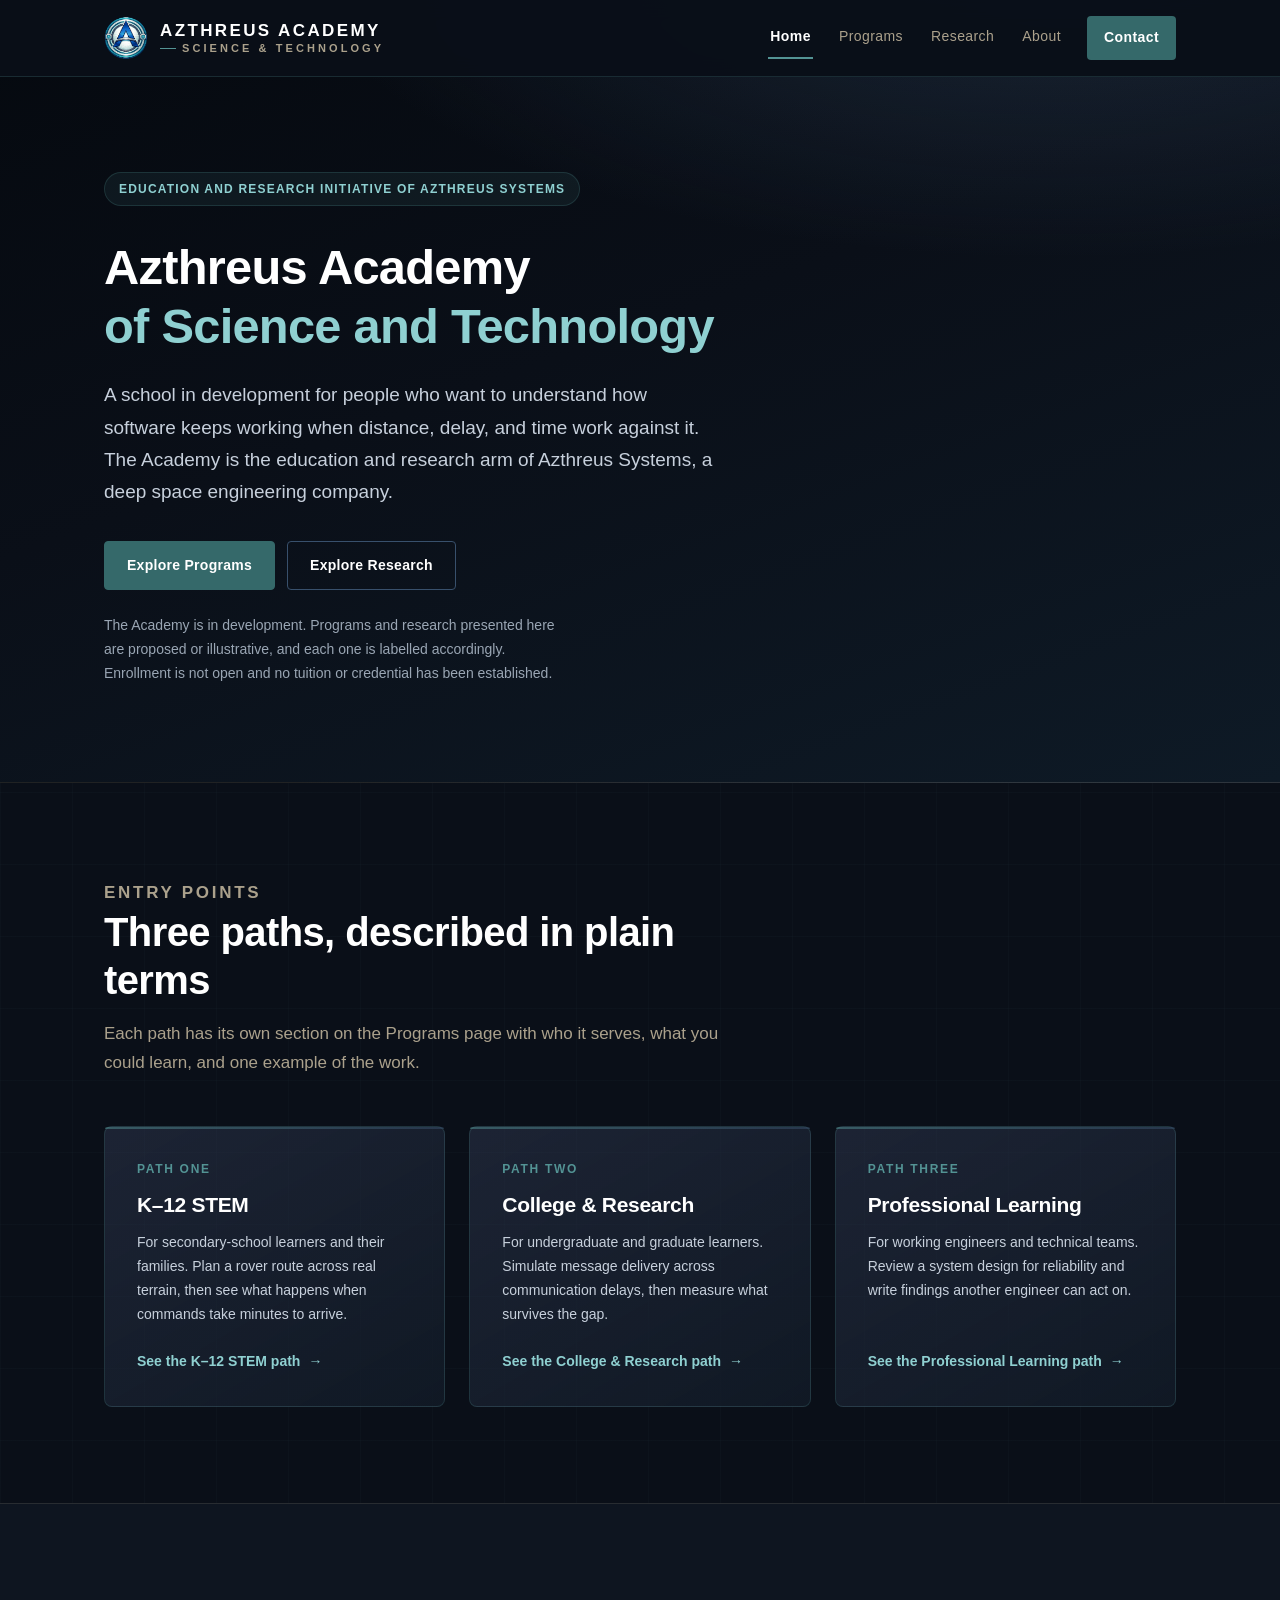
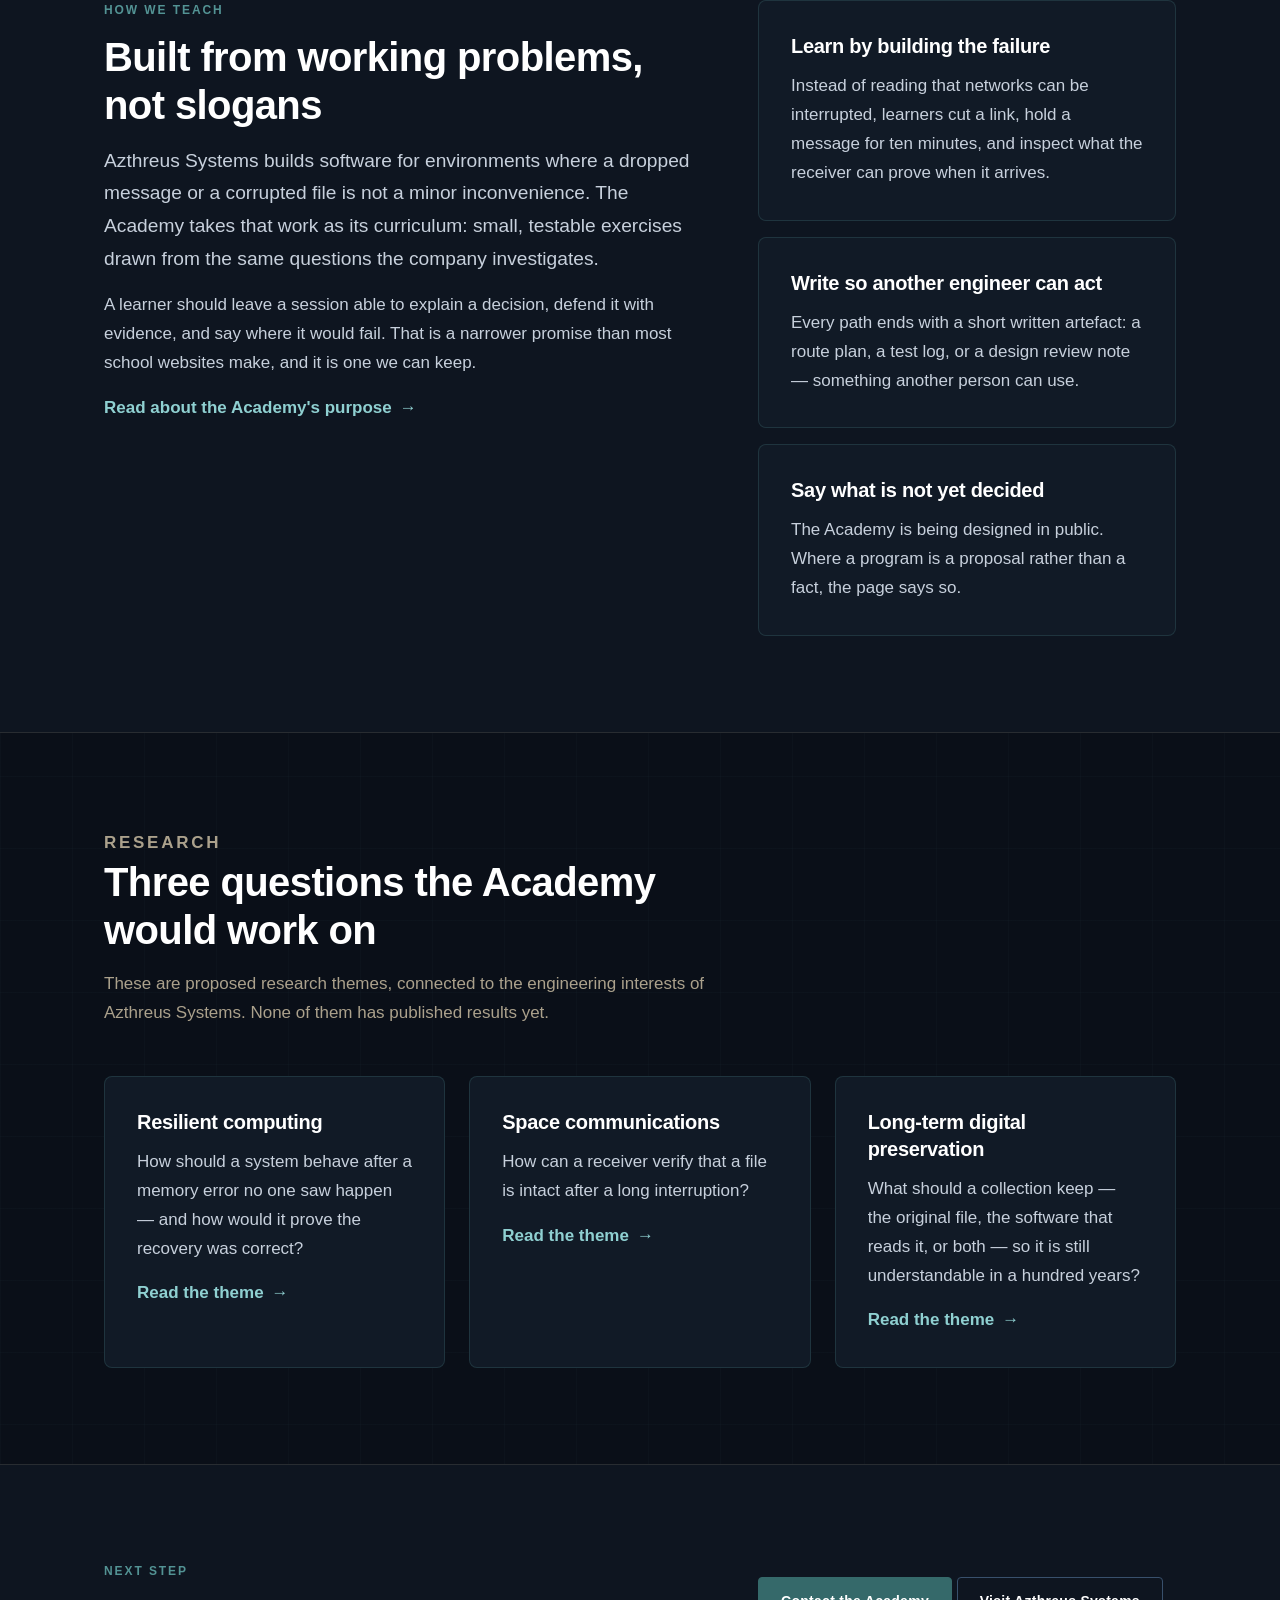
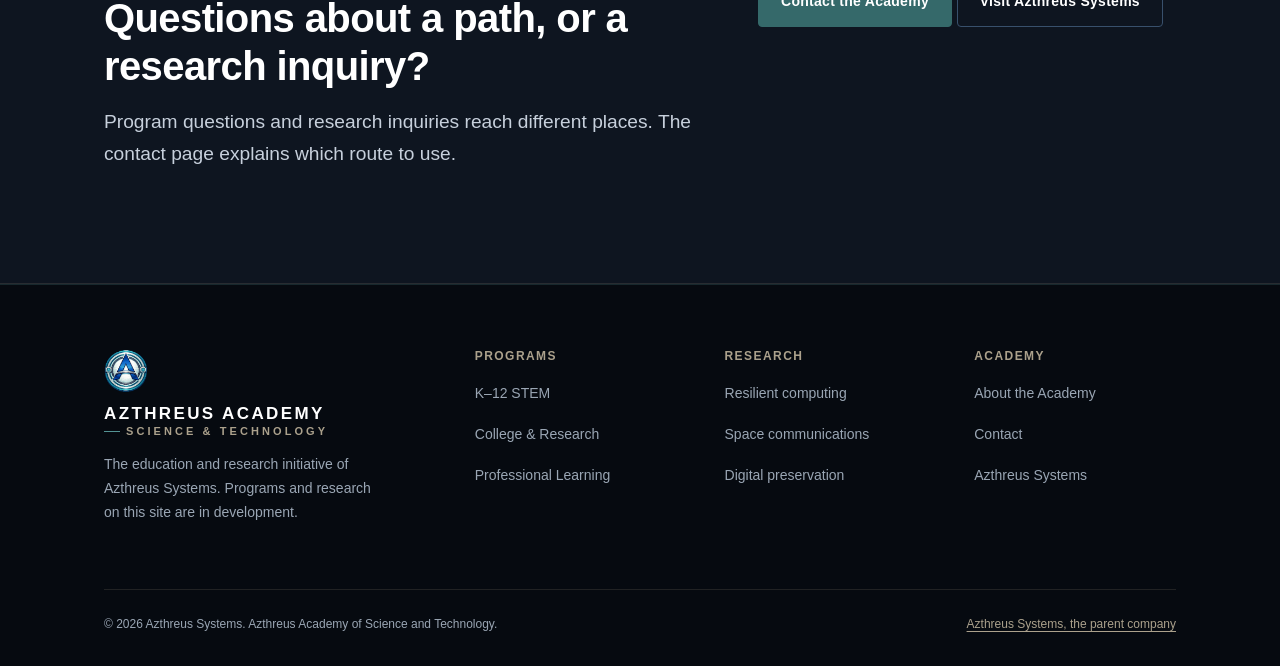
==== index.html @ c907c3e5 "Add files via upload" ====
<!DOCTYPE html>
<html lang="en" class="no-js">
<head>
  <meta charset="UTF-8">
  <meta name="viewport" content="width=device-width, initial-scale=1.0">
  <title>Azthreus Academy of Science and Technology</title>
  <meta name="description" content="Azthreus Academy of Science and Technology is the education and research initiative of Azthreus Systems. Explore proposed programs for K–12 learners, college students, and working professionals.">
  <meta name="theme-color" content="#0a0f18">
  <link rel="icon" href="assets/img/favicon.png" type="image/png">
  <link rel="stylesheet" href="assets/css/style.css">
  <script>document.documentElement.classList.remove('no-js');document.documentElement.classList.add('js');</script>
</head>
<body>

  <a class="skip-link" href="#main">Skip to main content</a>

  <header class="site-header">
    <div class="container header-inner">
      <a class="brand" href="index.html">
        <img class="brand__mark" src="assets/img/azthreus-logo-160.png" alt="" width="44" height="44" decoding="async">
        <span class="wordmark">
          <span class="wordmark__name">Azthreus Academy</span>
          <span class="wordmark__sub">Science &amp; Technology</span>
        </span>
      </a>

      <button class="nav-toggle" type="button" aria-expanded="false" aria-controls="primary-nav" aria-label="Open main menu">
        <span class="nav-toggle__bars" aria-hidden="true"><span></span><span></span><span></span></span>
        <span class="nav-toggle__label">Menu</span>
      </button>

      <nav aria-label="Primary">
        <ul class="nav-menu" id="primary-nav">
          <li><a href="index.html" aria-current="page">Home</a></li>
          <li><a href="programs.html">Programs</a></li>
          <li><a href="research.html">Research</a></li>
          <li><a href="about.html">About</a></li>
          <li class="nav-cta"><a href="contact.html">Contact</a></li>
        </ul>
      </nav>
    </div>
  </header>

  <main id="main">

    <section class="hero">
      <div class="container">
        <div class="hero__inner">
          <p class="hero__eyebrow">Education and research initiative of Azthreus Systems</p>
          <h1 class="hero__title">Azthreus Academy <span>of Science and Technology</span></h1>
          <p class="hero__lede">
            A school in development for people who want to understand how software keeps working
            when distance, delay, and time work against it. The Academy is the education and
            research arm of Azthreus Systems, a deep space engineering company.
          </p>
          <div class="hero__actions">
            <a class="btn btn-primary" href="programs.html">Explore Programs</a>
            <a class="btn btn-secondary" href="research.html">Explore Research</a>
          </div>
          <p class="hero__note">
            The Academy is in development. Programs and research presented here are proposed or
            illustrative, and each one is labelled accordingly. Enrollment is not open and no
            tuition or credential has been established.
          </p>
        </div>
      </div>
    </section>

    <section class="section" aria-labelledby="audiences-title">
      <div class="container">
        <div class="section-head">
          <p class="eyebrow">Entry points</p>
          <h2 id="audiences-title">Three paths, described in plain terms</h2>
          <p>Each path has its own section on the Programs page with who it serves, what you could learn, and one example of the work.</p>
        </div>

        <div class="audience-grid">
          <a class="audience-card" href="programs.html#k12">
            <span class="audience-card__kicker">Path one</span>
            <h3 class="audience-card__title">K–12 STEM</h3>
            <p class="audience-card__text">
              For secondary-school learners and their families. Plan a rover route across real
              terrain, then see what happens when commands take minutes to arrive.
            </p>
            <span class="audience-card__link">See the K–12 STEM path</span>
          </a>

          <a class="audience-card" href="programs.html#college">
            <span class="audience-card__kicker">Path two</span>
            <h3 class="audience-card__title">College &amp; Research</h3>
            <p class="audience-card__text">
              For undergraduate and graduate learners. Simulate message delivery across
              communication delays, then measure what survives the gap.
            </p>
            <span class="audience-card__link">See the College &amp; Research path</span>
          </a>

          <a class="audience-card" href="programs.html#professional">
            <span class="audience-card__kicker">Path three</span>
            <h3 class="audience-card__title">Professional Learning</h3>
            <p class="audience-card__text">
              For working engineers and technical teams. Review a system design for reliability
              and write findings another engineer can act on.
            </p>
            <span class="audience-card__link">See the Professional Learning path</span>
          </a>
        </div>
      </div>
    </section>

    <section class="section section--alt" aria-labelledby="approach-title">
      <div class="container">
        <div class="split">
          <div>
            <p class="eyebrow">How we teach</p>
            <h2 id="approach-title">Built from working problems, not slogans</h2>
            <p class="lede">
              Azthreus Systems builds software for environments where a dropped message or a
              corrupted file is not a minor inconvenience. The Academy takes that work as its
              curriculum: small, testable exercises drawn from the same questions the company
              investigates.
            </p>
            <p>
              A learner should leave a session able to explain a decision, defend it with evidence,
              and say where it would fail. That is a narrower promise than most school websites
              make, and it is one we can keep.
            </p>
            <a class="link-arrow" href="about.html">Read about the Academy's purpose</a>
          </div>

          <div class="stack">
            <div class="card">
              <h3>Learn by building the failure</h3>
              <p>
                Instead of reading that networks can be interrupted, learners cut a link, hold a
                message for ten minutes, and inspect what the receiver can prove when it arrives.
              </p>
            </div>
            <div class="card">
              <h3>Write so another engineer can act</h3>
              <p>
                Every path ends with a short written artefact: a route plan, a test log, or a design
                review note — something another person can use.
              </p>
            </div>
            <div class="card">
              <h3>Say what is not yet decided</h3>
              <p>
                The Academy is being designed in public. Where a program is a proposal rather than a
                fact, the page says so.
              </p>
            </div>
          </div>
        </div>
      </div>
    </section>

    <section class="section" aria-labelledby="research-preview-title">
      <div class="container">
        <div class="section-head">
          <p class="eyebrow">Research</p>
          <h2 id="research-preview-title">Three questions the Academy would work on</h2>
          <p>
            These are proposed research themes, connected to the engineering interests of
            Azthreus Systems. None of them has published results yet.
          </p>
        </div>

        <div class="card-grid">
          <article class="card">
            <h3>Resilient computing</h3>
            <p>
              How should a system behave after a memory error no one saw happen — and how would it
              prove the recovery was correct?
            </p>
            <a class="link-arrow" href="research.html#resilient-computing">Read the theme</a>
          </article>

          <article class="card">
            <h3>Space communications</h3>
            <p>
              How can a receiver verify that a file is intact after a long interruption?
            </p>
            <a class="link-arrow" href="research.html#space-communications">Read the theme</a>
          </article>

          <article class="card">
            <h3>Long-term digital preservation</h3>
            <p>
              What should a collection keep — the original file, the software that reads it, or
              both — so it is still understandable in a hundred years?
            </p>
            <a class="link-arrow" href="research.html#long-term-preservation">Read the theme</a>
          </article>
        </div>
      </div>
    </section>

    <section class="section section--alt">
      <div class="container">
        <div class="split">
          <div>
            <p class="eyebrow">Next step</p>
            <h2>Questions about a path, or a research inquiry?</h2>
            <p class="lede">
              Program questions and research inquiries reach different places. The contact page
              explains which route to use.
            </p>
          </div>
          <div class="stack">
            <a class="btn btn-primary" href="contact.html">Contact the Academy</a>
            <a class="btn btn-secondary" href="https://stpnpl.github.io/azthreus-systems/">Visit Azthreus Systems</a>
          </div>
        </div>
      </div>
    </section>

  </main>

  <footer class="site-footer">
    <div class="container">
      <div class="footer-grid">
        <div class="footer-brand">
          <img class="footer-brand__mark" src="assets/img/azthreus-logo-160.png" alt="" width="44" height="44" loading="lazy" decoding="async">
          <span class="wordmark">
            <span class="wordmark__name">Azthreus Academy</span>
            <span class="wordmark__sub">Science &amp; Technology</span>
          </span>
          <p>
            The education and research initiative of Azthreus Systems. Programs and research on
            this site are in development.
          </p>
        </div>

        <div class="footer-col">
          <h2>Programs</h2>
          <ul>
            <li><a href="programs.html#k12">K–12 STEM</a></li>
            <li><a href="programs.html#college">College &amp; Research</a></li>
            <li><a href="programs.html#professional">Professional Learning</a></li>
          </ul>
        </div>

        <div class="footer-col">
          <h2>Research</h2>
          <ul>
            <li><a href="research.html#resilient-computing">Resilient computing</a></li>
            <li><a href="research.html#space-communications">Space communications</a></li>
            <li><a href="research.html#long-term-preservation">Digital preservation</a></li>
          </ul>
        </div>

        <div class="footer-col">
          <h2>Academy</h2>
          <ul>
            <li><a href="about.html">About the Academy</a></li>
            <li><a href="contact.html">Contact</a></li>
            <li><a href="https://stpnpl.github.io/azthreus-systems/">Azthreus Systems</a></li>
          </ul>
        </div>
      </div>

      <div class="footer-bottom">
        <p>&copy; <span id="copyright-year">2026</span> Azthreus Systems. Azthreus Academy of Science and Technology.</p>
        <p><a href="https://stpnpl.github.io/azthreus-systems/">Azthreus Systems, the parent company</a></p>
      </div>
    </div>
  </footer>

  <script src="assets/js/nav.js"></script>
</body>
</html>
---- assets/css/style.css ----
/* ==========================================================================
   AZTHREUS ACADEMY — SHARED THEME
   Education and research initiative of Azthreus Systems.

   Palette (inherited from the Azthreus Systems brand, adjusted for readability)
   --navy        #0A0F18  page background
   --navy-2      #0E1520  alternating section background
   --surface     #111A26  cards, panels
   --steel       #38506C  structural surfaces, borders
   --slate       #414C6B  secondary surfaces
   --teal        #539394  accent lines, eyebrow labels, hovers
   --teal-deep   #35696A  primary button background (white text, 6.2:1)
   --teal-light  #8FD0D1  inline links, focus rings (11:1 on navy)
   --sand        #ABA18C  secondary text and dividers (7.5:1 on navy)
   --text        #C7D0DC  body copy (12:1 on navy)
   --text-dim    #9AA6B4  captions and meta text (7.8:1 on navy)

   Shared tokens for colour, type, spacing, buttons and form controls are
   defined once here so they can be reused by azthreus-isms later.
   ========================================================================== */

/* ---------- 1. Tokens ---------- */
:root {
  /* Colour */
  --navy: #0a0f18;
  --navy-2: #0e1520;
  --surface: #111a26;
  --surface-2: #16202e;
  --steel: #38506c;
  --slate: #414c6b;
  --teal: #539394;
  --teal-deep: #35696a;
  --teal-deep-hover: #2b5758;
  --teal-light: #8fd0d1;
  --sand: #aba18c;
  --text: #c7d0dc;
  --text-dim: #9aa6b4;
  --white: #ffffff;

  --line: rgba(83, 147, 148, 0.22);
  --line-soft: rgba(171, 161, 140, 0.16);

  /* Typography */
  --font-sans: -apple-system, BlinkMacSystemFont, "Segoe UI", "Helvetica Neue",
    Arial, "Noto Sans", sans-serif;
  --font-mono: ui-monospace, SFMono-Regular, "SF Mono", Menlo, Consolas,
    "Liberation Mono", monospace;

  --fs-xs: 0.75rem;
  --fs-sm: 0.875rem;
  --fs-base: 1rem;
  --fs-md: 1.0625rem;
  --fs-lg: 1.25rem;
  --fs-xl: clamp(1.5rem, 2.6vw, 2rem);
  --fs-2xl: clamp(1.75rem, 3.4vw, 2.5rem);
  --fs-hero: clamp(2rem, 4.4vw, 3.05rem);

  /* Spacing scale */
  --space-1: 4px;
  --space-2: 8px;
  --space-3: 12px;
  --space-4: 16px;
  --space-5: 24px;
  --space-6: 32px;
  --space-7: 48px;
  --space-8: 64px;
  --space-9: 96px;

  /* Structure */
  --container: 1120px;
  --header-h: 76px;
  --radius-sm: 4px;
  --radius: 8px;
  --radius-lg: 12px;
  --shadow: 0 18px 40px rgba(0, 0, 0, 0.35);
  --transition: 0.22s ease;
}

/* ---------- 2. Reset and base ---------- */
*,
*::before,
*::after {
  box-sizing: border-box;
}

html {
  -webkit-text-size-adjust: 100%;
  scroll-behavior: smooth;
}

body {
  margin: 0;
  background-color: var(--navy);
  /* Subtle engineering grid, carried over from the parent site. */
  background-image: linear-gradient(rgba(83, 147, 148, 0.035) 1px, transparent 1px),
    linear-gradient(90deg, rgba(83, 147, 148, 0.035) 1px, transparent 1px);
  background-size: 72px 72px;
  color: var(--text);
  font-family: var(--font-sans);
  font-size: var(--fs-md);
  line-height: 1.7;
}

img,
svg {
  max-width: 100%;
  display: block;
}

h1,
h2,
h3,
h4 {
  color: var(--white);
  font-weight: 700;
  line-height: 1.2;
  letter-spacing: -0.015em;
  margin: 0 0 var(--space-4);
}

h1 {
  font-size: var(--fs-hero);
}

h2 {
  font-size: var(--fs-2xl);
}

h3 {
  font-size: var(--fs-lg);
  line-height: 1.35;
}

h4 {
  font-size: var(--fs-base);
  line-height: 1.4;
}

p {
  margin: 0 0 var(--space-4);
}

ul,
ol {
  margin: 0 0 var(--space-4);
  padding-left: 1.15em;
}

li {
  margin-bottom: var(--space-2);
}

a {
  color: var(--teal-light);
  text-decoration: underline;
  text-decoration-thickness: 1px;
  text-underline-offset: 3px;
  transition: color var(--transition), text-decoration-color var(--transition);
}

a:hover {
  color: var(--white);
}

strong {
  color: var(--white);
  font-weight: 600;
}

hr {
  border: 0;
  border-top: 1px solid var(--line);
  margin: var(--space-7) 0;
}

/* Visible keyboard focus everywhere. */
:focus-visible {
  outline: 3px solid var(--teal-light);
  outline-offset: 2px;
  border-radius: 2px;
}

/* Anchored sections clear the fixed header. */
[id] {
  scroll-margin-top: calc(var(--header-h) + 20px);
}

/* ---------- 3. Layout helpers ---------- */
.container {
  width: 100%;
  max-width: var(--container);
  margin: 0 auto;
  padding: 0 var(--space-5);
}

.section {
  padding: var(--space-9) 0;
}

.section--alt {
  background: var(--navy-2);
  border-top: 1px solid var(--line-soft);
  border-bottom: 1px solid var(--line-soft);
}

.section--tight {
  padding: var(--space-8) 0;
}

.stack > * + * {
  margin-top: var(--space-4);
}

.measure {
  max-width: 62ch;
}

.visually-hidden {
  position: absolute !important;
  width: 1px;
  height: 1px;
  padding: 0;
  margin: -1px;
  overflow: hidden;
  clip: rect(0 0 0 0);
  white-space: nowrap;
  border: 0;
}

.skip-link {
  position: absolute;
  top: -100px;
  left: var(--space-4);
  z-index: 2000;
  padding: var(--space-3) var(--space-4);
  background: var(--teal-deep);
  color: var(--white);
  font-weight: 600;
  text-decoration: none;
  border-radius: 0 0 var(--radius) var(--radius);
}

.skip-link:focus {
  top: 0;
  color: var(--white);
}

/* Section headings and labels */
.eyebrow {
  display: block;
  margin: 0 0 var(--space-3);
  color: var(--teal);
  font-size: var(--fs-xs);
  font-weight: 700;
  letter-spacing: 0.16em;
  text-transform: uppercase;
}

.section-head {
  max-width: 68ch;
  margin-bottom: var(--space-7);
}

.section-head p {
  color: var(--sand);
  font-size: var(--fs-md);
  margin-bottom: 0;
}

.lede {
  font-size: clamp(1.0625rem, 1.6vw, 1.2rem);
  color: var(--text);
}

/* ---------- 4. Header and navigation ---------- */
.site-header {
  position: fixed;
  top: 0;
  left: 0;
  right: 0;
  z-index: 1000;
  background: rgba(10, 15, 24, 0.96);
  border-bottom: 1px solid var(--line);
  backdrop-filter: blur(10px);
}

.header-inner {
  display: flex;
  align-items: center;
  justify-content: space-between;
  gap: var(--space-4);
  min-height: var(--header-h);
}

.brand {
  display: inline-flex;
  align-items: center;
  gap: var(--space-3);
  color: var(--white);
  text-decoration: none;
  padding: var(--space-2) 0;
}

/* Parent company crest, used as the Academy's mark next to the text wordmark. */
.brand__mark {
  flex: none;
  width: 44px;
  height: 44px;
  object-fit: contain;
}

.brand:hover {
  color: var(--white);
}

/* Text wordmark. No seal, no image dependency. */
.wordmark {
  display: flex;
  flex-direction: column;
  line-height: 1.05;
}

.wordmark__name {
  font-size: 1.0625rem;
  font-weight: 700;
  letter-spacing: 0.14em;
  text-transform: uppercase;
  color: var(--white);
}

.wordmark__sub {
  display: flex;
  align-items: center;
  gap: 6px;
  margin-top: 3px;
  font-size: 0.6875rem;
  font-weight: 600;
  letter-spacing: 0.28em;
  text-transform: uppercase;
  color: var(--sand);
}

.wordmark__sub::before {
  content: "";
  width: 16px;
  height: 1px;
  background: var(--teal);
  flex: none;
}

.brand:focus-visible .wordmark__name {
  color: var(--teal-light);
}

.nav-toggle {
  display: none;
  align-items: center;
  gap: var(--space-2);
  padding: 10px 12px;
  min-height: 44px;
  background: transparent;
  border: 1px solid var(--line);
  border-radius: var(--radius-sm);
  color: var(--sand);
  font: inherit;
  font-size: var(--fs-sm);
  font-weight: 600;
  letter-spacing: 0.04em;
  cursor: pointer;
}

.nav-toggle:hover {
  color: var(--white);
  border-color: var(--teal);
}

.nav-toggle__bars {
  display: block;
  width: 18px;
  height: 12px;
  position: relative;
}

.nav-toggle__bars span {
  position: absolute;
  left: 0;
  width: 100%;
  height: 2px;
  background: currentColor;
  border-radius: 2px;
  transition: transform var(--transition), opacity var(--transition);
}

.nav-toggle__bars span:nth-child(1) { top: 0; }
.nav-toggle__bars span:nth-child(2) { top: 5px; }
.nav-toggle__bars span:nth-child(3) { top: 10px; }

.nav-toggle[aria-expanded="true"] .nav-toggle__bars span:nth-child(1) {
  transform: translateY(5px) rotate(45deg);
}

.nav-toggle[aria-expanded="true"] .nav-toggle__bars span:nth-child(2) {
  opacity: 0;
}

.nav-toggle[aria-expanded="true"] .nav-toggle__bars span:nth-child(3) {
  transform: translateY(-5px) rotate(-45deg);
}

.nav-menu {
  display: flex;
  align-items: center;
  gap: var(--space-5);
  list-style: none;
  margin: 0;
  padding: 0;
}

.nav-menu li {
  margin: 0;
}

.nav-menu a {
  display: inline-block;
  padding: var(--space-2) 2px;
  color: var(--sand);
  font-size: var(--fs-sm);
  font-weight: 500;
  letter-spacing: 0.03em;
  text-decoration: none;
  border-bottom: 2px solid transparent;
}

.nav-menu a:hover {
  color: var(--white);
  border-bottom-color: var(--teal);
}

.nav-menu a[aria-current="page"] {
  color: var(--white);
  border-bottom-color: var(--teal);
  font-weight: 600;
}

.nav-menu .nav-cta a {
  padding: 9px 16px;
  background: var(--teal-deep);
  border: 1px solid transparent;
  border-radius: var(--radius-sm);
  color: var(--white);
  font-weight: 600;
}

.nav-menu .nav-cta a:hover,
.nav-menu .nav-cta a[aria-current="page"] {
  background: var(--teal-deep-hover);
  border-bottom-color: transparent;
  color: var(--white);
}

/* ---------- 5. Buttons (shared, reusable) ---------- */
.btn {
  display: inline-flex;
  align-items: center;
  justify-content: center;
  gap: var(--space-2);
  min-height: 46px;
  padding: 12px 22px;
  border: 1px solid transparent;
  border-radius: var(--radius-sm);
  font-family: inherit;
  font-size: var(--fs-sm);
  font-weight: 600;
  letter-spacing: 0.02em;
  text-decoration: none;
  cursor: pointer;
  transition: background var(--transition), border-color var(--transition),
    color var(--transition), transform var(--transition);
}

.btn-primary {
  background: var(--teal-deep);
  border-color: var(--teal-deep);
  color: var(--white);
}

.btn-primary:hover {
  background: var(--teal-deep-hover);
  border-color: var(--teal-deep-hover);
  color: var(--white);
}

.btn-secondary {
  background: transparent;
  border-color: var(--steel);
  color: var(--white);
}

.btn-secondary:hover {
  border-color: var(--teal);
  background: rgba(83, 147, 148, 0.12);
  color: var(--white);
}

.btn:active {
  transform: translateY(1px);
}

.link-arrow {
  display: inline-flex;
  flex-wrap: wrap;
  align-items: center;
  gap: var(--space-2);
  overflow-wrap: anywhere;
  font-weight: 600;
  text-decoration: none;
  color: var(--teal-light);
}

.link-arrow::after {
  content: "\2192";
  transition: transform var(--transition);
}

.link-arrow:hover::after {
  transform: translateX(4px);
}

/* ---------- 6. Hero and page titles ---------- */
.hero {
  position: relative;
  overflow: hidden;
  padding: calc(var(--header-h) + var(--space-9)) 0 var(--space-9);
  background: radial-gradient(
      1100px 480px at 82% -10%,
      rgba(56, 80, 108, 0.42),
      transparent 70%
    ),
    linear-gradient(160deg, #05090f 0%, var(--navy) 45%, #0e1a26 100%);
  border-bottom: 1px solid var(--line-soft);
}

.hero__inner {
  position: relative;
  z-index: 1;
  max-width: 50rem;
}

.hero__eyebrow {
  display: inline-flex;
  align-items: center;
  gap: var(--space-2);
  margin: 0 0 var(--space-6);
  padding: 6px 14px;
  border: 1px solid var(--line);
  border-radius: 999px;
  background: rgba(83, 147, 148, 0.1);
  color: var(--teal-light);
  font-size: var(--fs-xs);
  font-weight: 600;
  letter-spacing: 0.1em;
  text-transform: uppercase;
}

.hero__title {
  margin-bottom: var(--space-5);
}

.hero__title span {
  display: block;
  color: var(--teal-light);
}

.hero__lede {
  max-width: 58ch;
  color: var(--text);
  font-size: clamp(1.0625rem, 1.7vw, 1.1875rem);
  margin-bottom: var(--space-6);
}

.hero__actions {
  display: flex;
  flex-wrap: wrap;
  gap: var(--space-3);
  margin-bottom: var(--space-5);
}

.hero__note {
  margin: 0;
  color: var(--text-dim);
  font-size: var(--fs-sm);
  max-width: 60ch;
}

.page-hero {
  position: relative;
  padding: calc(var(--header-h) + var(--space-8)) 0 var(--space-7);
  background: linear-gradient(150deg, #05090f 0%, var(--navy) 55%, #0f1a27 100%);
  border-bottom: 1px solid var(--line-soft);
}

.page-hero__title {
  font-size: clamp(1.9rem, 4vw, 2.85rem);
  margin-bottom: var(--space-4);
}

.page-hero p {
  max-width: 64ch;
  color: var(--sand);
  margin-bottom: 0;
}

.breadcrumb {
  display: flex;
  flex-wrap: wrap;
  align-items: center;
  gap: var(--space-2);
  margin: 0 0 var(--space-5);
  padding: 0;
  list-style: none;
  font-size: var(--fs-xs);
  letter-spacing: 0.08em;
  text-transform: uppercase;
  color: var(--text-dim);
}

.breadcrumb li {
  margin: 0;
}

.breadcrumb li + li::before {
  content: "/";
  margin-right: var(--space-2);
  color: var(--steel);
}

.breadcrumb a {
  color: var(--sand);
  text-decoration: none;
}

.breadcrumb a:hover {
  color: var(--white);
  text-decoration: underline;
}

/* ---------- 7. Audience cards ---------- */
.audience-grid {
  display: grid;
  grid-template-columns: repeat(3, 1fr);
  gap: var(--space-5);
}

.audience-card {
  position: relative;
  display: flex;
  flex-direction: column;
  padding: var(--space-6);
  background: linear-gradient(150deg, rgba(65, 76, 107, 0.34), rgba(17, 26, 38, 0.9));
  border: 1px solid var(--line);
  border-radius: var(--radius);
  text-decoration: none;
  color: var(--text);
  transition: border-color var(--transition), transform var(--transition),
    background var(--transition);
}

.audience-card::before {
  content: "";
  position: absolute;
  inset: 0 0 auto;
  height: 2px;
  background: linear-gradient(90deg, var(--teal), var(--steel));
  opacity: 0.5;
  transition: opacity var(--transition);
  border-radius: var(--radius) var(--radius) 0 0;
}

.audience-card:hover,
.audience-card:focus-visible {
  transform: translateY(-3px);
  border-color: rgba(83, 147, 148, 0.55);
  background: linear-gradient(150deg, rgba(65, 76, 107, 0.5), rgba(22, 32, 46, 0.95));
}

.audience-card:hover::before,
.audience-card:focus-visible::before {
  opacity: 1;
}

.audience-card__kicker {
  display: block;
  margin-bottom: var(--space-3);
  color: var(--teal);
  font-size: var(--fs-xs);
  font-weight: 700;
  letter-spacing: 0.14em;
  text-transform: uppercase;
}

.audience-card__title {
  margin-bottom: var(--space-3);
  color: var(--white);
  font-size: 1.3125rem;
}

.audience-card__text {
  margin: 0 0 var(--space-5);
  font-size: var(--fs-sm);
  color: var(--text);
}

.audience-card__link {
  margin-top: auto;
  display: inline-flex;
  align-items: center;
  gap: var(--space-2);
  color: var(--teal-light);
  font-size: var(--fs-sm);
  font-weight: 600;
}

.audience-card:hover .audience-card__link::after,
.audience-card:focus-visible .audience-card__link::after {
  transform: translateX(4px);
}

.audience-card__link::after {
  content: "\2192";
  transition: transform var(--transition);
}

/* ---------- 8. Cards, panels, callouts ---------- */
.card {
  padding: var(--space-6);
  background: var(--surface);
  border: 1px solid var(--line);
  border-radius: var(--radius);
}

.card h3 {
  margin-bottom: var(--space-3);
}

.card p:last-child {
  margin-bottom: 0;
}

.card-grid {
  display: grid;
  grid-template-columns: repeat(auto-fit, minmax(260px, 1fr));
  gap: var(--space-5);
}

.panel {
  padding: var(--space-6);
  background: linear-gradient(150deg, rgba(65, 76, 107, 0.3), rgba(17, 26, 38, 0.92));
  border: 1px solid var(--line);
  border-left: 3px solid var(--teal);
  border-radius: var(--radius);
}

.panel > :last-child {
  margin-bottom: 0;
}

.note {
  padding: var(--space-5);
  background: var(--surface-2);
  border: 1px solid var(--line-soft);
  border-radius: var(--radius);
  color: var(--text-dim);
  font-size: var(--fs-sm);
}

.note--accent {
  margin-bottom: var(--space-7);
  border-color: rgba(83, 147, 148, 0.35);
  background: rgba(83, 147, 148, 0.07);
  color: var(--text);
}

.note > :last-child {
  margin-bottom: 0;
}

.note__title {
  display: block;
  margin-bottom: var(--space-2);
  color: var(--sand);
  font-size: var(--fs-xs);
  font-weight: 700;
  letter-spacing: 0.12em;
  text-transform: uppercase;
}

.status {
  display: inline-block;
  padding: 3px 9px;
  border: 1px solid rgba(171, 161, 140, 0.4);
  border-radius: var(--radius-sm);
  background: rgba(171, 161, 140, 0.1);
  color: var(--sand);
  font-size: 0.6875rem;
  font-weight: 700;
  letter-spacing: 0.1em;
  text-transform: uppercase;
  white-space: nowrap;
}

.status--proposed {
  border-color: rgba(83, 147, 148, 0.45);
  background: rgba(83, 147, 148, 0.12);
  color: var(--teal-light);
}

.section-foot {
  margin: var(--space-6) 0 0;
}

.is-last {
  margin-bottom: 0;
}

/* ---------- 9. Program path sections ---------- */
.path {
  padding: var(--space-8) 0;
  border-top: 1px solid var(--line-soft);
}

.path:first-of-type {
  border-top: 0;
  padding-top: 0;
}

.path__header {
  display: grid;
  grid-template-columns: minmax(0, 1fr) auto;
  gap: var(--space-4);
  align-items: start;
  margin-bottom: var(--space-5);
}

.path__title {
  margin: 0 0 var(--space-2);
  font-size: clamp(1.5rem, 2.6vw, 2rem);
}

.path__audience {
  margin: 0;
  color: var(--sand);
  font-size: var(--fs-sm);
}

.path__body {
  display: grid;
  grid-template-columns: minmax(0, 1.15fr) minmax(0, 1fr);
  gap: var(--space-6);
  align-items: start;
}

.path__lede {
  margin-bottom: var(--space-5);
  color: var(--text);
}

.spec {
  margin: 0 0 var(--space-5);
}

.spec__title {
  margin: 0 0 var(--space-3);
  color: var(--teal);
  font-size: var(--fs-xs);
  font-weight: 700;
  letter-spacing: 0.14em;
  text-transform: uppercase;
}

.spec ul {
  margin: 0;
  padding-left: 1.1em;
  color: var(--text);
  font-size: var(--fs-base);
}

.spec li::marker {
  color: var(--teal);
}

.example {
  padding: var(--space-5);
  background: var(--navy-2);
  border: 1px solid var(--line);
  border-radius: var(--radius);
  box-shadow: var(--shadow);
}

.example__label {
  display: block;
  margin-bottom: var(--space-2);
  color: var(--sand);
  font-size: var(--fs-xs);
  font-weight: 700;
  letter-spacing: 0.12em;
  text-transform: uppercase;
}

.example__title {
  margin: 0 0 var(--space-3);
  font-size: var(--fs-base);
  color: var(--white);
}

.example p {
  font-size: var(--fs-sm);
  margin-bottom: var(--space-3);
}

.example ol,
.example ul {
  font-size: var(--fs-sm);
  margin-bottom: 0;
}

.example > :last-child {
  margin-bottom: 0;
}

/* ---------- 10. Research themes ---------- */
.theme {
  display: grid;
  grid-template-columns: 56px minmax(0, 1fr);
  gap: var(--space-5);
  padding: var(--space-7) 0;
  border-top: 1px solid var(--line-soft);
}

.theme:first-of-type {
  border-top: 0;
  padding-top: 0;
}

.theme__index {
  font-family: var(--font-mono);
  font-size: var(--fs-sm);
  color: var(--teal);
  padding-top: 6px;
}

.theme__title {
  margin: 0 0 var(--space-3);
  font-size: clamp(1.35rem, 2.3vw, 1.75rem);
}

.theme__body {
  max-width: 70ch;
}

.theme__body p {
  color: var(--text);
}

.question {
  margin: var(--space-5) 0 0;
  padding: var(--space-5);
  background: var(--surface);
  border: 1px solid var(--line);
  border-radius: var(--radius);
}

.question__label {
  display: block;
  margin-bottom: var(--space-2);
  color: var(--teal);
  font-size: var(--fs-xs);
  font-weight: 700;
  letter-spacing: 0.14em;
  text-transform: uppercase;
}

.question p {
  margin: 0;
  color: var(--white);
  font-size: var(--fs-lg);
  line-height: 1.5;
}

.tag-row {
  display: flex;
  flex-wrap: wrap;
  gap: var(--space-2);
  margin: var(--space-4) 0 0;
  padding: 0;
  list-style: none;
}

.tag-row li {
  margin: 0;
  padding: 3px 10px;
  border: 1px solid var(--line-soft);
  border-radius: 999px;
  color: var(--text-dim);
  font-size: var(--fs-xs);
  letter-spacing: 0.04em;
}

/* ---------- 11. Prose blocks (About, Contact) ---------- */
.prose {
  max-width: 68ch;
}

.prose h2 {
  margin-top: var(--space-8);
  font-size: var(--fs-xl);
}

.prose h2:first-child {
  margin-top: 0;
}

.prose h3 {
  margin-top: var(--space-6);
  font-size: var(--fs-base);
  color: var(--teal-light);
  letter-spacing: 0;
}

.prose p,
.prose li {
  color: var(--text);
}

.prose a {
  color: var(--teal-light);
  overflow-wrap: anywhere;
}

.split {
  display: grid;
  grid-template-columns: minmax(0, 1.45fr) minmax(0, 1fr);
  gap: var(--space-7);
  align-items: start;
}

.aside {
  position: sticky;
  top: calc(var(--header-h) + var(--space-5));
}

.aside__title {
  margin: 0 0 var(--space-3);
  color: var(--sand);
  font-size: var(--fs-xs);
  font-weight: 700;
  letter-spacing: 0.12em;
  text-transform: uppercase;
}

.aside ul {
  list-style: none;
  margin: 0;
  padding: 0;
  font-size: var(--fs-sm);
}

.aside li {
  margin: 0;
  padding: var(--space-3) 0;
  border-bottom: 1px solid var(--line-soft);
}

.aside li:last-child {
  border-bottom: 0;
}

.aside a {
  color: var(--text);
  text-decoration: none;
  font-weight: 500;
}

.aside a:hover {
  color: var(--teal-light);
  text-decoration: underline;
}

/* Contact route cards */
.route-grid {
  display: grid;
  grid-template-columns: repeat(auto-fit, minmax(280px, 1fr));
  gap: var(--space-5);
}

.route {
  display: flex;
  flex-direction: column;
  padding: var(--space-6);
  background: var(--surface);
  border: 1px solid var(--line);
  border-radius: var(--radius);
}

.route h2,
.route h3 {
  font-size: var(--fs-lg);
  margin-bottom: var(--space-3);
}

.route p {
  font-size: var(--fs-sm);
}

.route > :last-child {
  margin-bottom: 0;
}

.route__subhead {
  margin: var(--space-3) 0 var(--space-2);
  color: var(--teal-light);
  font-size: var(--fs-base);
  letter-spacing: 0;
}

.route ul {
  padding-left: 1.1em;
  font-size: var(--fs-sm);
}

.route li::marker {
  color: var(--teal);
}

.route__meta {
  margin-top: auto;
  padding-top: var(--space-4);
  border-top: 1px solid var(--line-soft);
  color: var(--text-dim);
  font-size: var(--fs-xs);
  letter-spacing: 0.04em;
}

/* ---------- 12. Footer ---------- */
.site-footer {
  padding: var(--space-8) 0 var(--space-6);
  background: #060a10;
  border-top: 1px solid var(--line);
}

.footer-grid {
  display: grid;
  grid-template-columns: 1.6fr 1fr 1fr 1fr;
  gap: var(--space-7);
  margin-bottom: var(--space-7);
}

.footer-brand__mark {
  width: 44px;
  height: 44px;
  margin-bottom: var(--space-3);
  object-fit: contain;
}

.footer-brand .wordmark {
  margin-bottom: var(--space-4);
}

.footer-brand p {
  max-width: 36ch;
  color: var(--text-dim);
  font-size: var(--fs-sm);
}

.footer-col h2 {
  margin: 0 0 var(--space-4);
  color: var(--sand);
  font-size: var(--fs-xs);
  font-weight: 700;
  letter-spacing: 0.12em;
  text-transform: uppercase;
}

.footer-col ul {
  list-style: none;
  margin: 0;
  padding: 0;
}

.footer-col li {
  margin-bottom: var(--space-3);
}

.footer-col a {
  color: var(--text-dim);
  font-size: var(--fs-sm);
  text-decoration: none;
}

.footer-col a:hover {
  color: var(--teal-light);
  text-decoration: underline;
}

.footer-bottom {
  display: flex;
  flex-wrap: wrap;
  align-items: center;
  justify-content: space-between;
  gap: var(--space-3);
  padding-top: var(--space-5);
  border-top: 1px solid var(--line-soft);
}

.footer-bottom p {
  margin: 0;
  color: var(--text-dim);
  font-size: var(--fs-xs);
}

.footer-bottom a {
  color: var(--sand);
}

/* ---------- 13. Shared form controls (for azthreus-isms) ---------- */
.form-grid {
  display: grid;
  gap: var(--space-5);
  max-width: 560px;
}

.field {
  display: flex;
  flex-direction: column;
  gap: var(--space-2);
}

.field label,
.field__label {
  color: var(--white);
  font-size: var(--fs-sm);
  font-weight: 600;
}

.field__hint {
  color: var(--text-dim);
  font-size: var(--fs-xs);
}

.input,
.select,
.textarea {
  width: 100%;
  padding: 11px 14px;
  min-height: 46px;
  background: var(--navy-2);
  border: 1px solid var(--steel);
  border-radius: var(--radius-sm);
  color: var(--white);
  font-family: inherit;
  font-size: var(--fs-base);
  line-height: 1.5;
  transition: border-color var(--transition), background var(--transition);
}

.textarea {
  min-height: 140px;
  resize: vertical;
}

.select {
  appearance: none;
  background-image: linear-gradient(45deg, transparent 50%, var(--sand) 50%),
    linear-gradient(135deg, var(--sand) 50%, transparent 50%);
  background-position: calc(100% - 20px) 50%, calc(100% - 14px) 50%;
  background-size: 6px 6px, 6px 6px;
  background-repeat: no-repeat;
  padding-right: 44px;
}

.input:hover,
.select:hover,
.textarea:hover {
  border-color: var(--teal);
}

.input:focus-visible,
.select:focus-visible,
.textarea:focus-visible {
  outline: 3px solid var(--teal-light);
  outline-offset: 2px;
  border-color: var(--teal-light);
}

.input::placeholder,
.textarea::placeholder {
  color: #7f8b99;
}

.field__error {
  color: #f0b8a8;
  font-size: var(--fs-xs);
}

.input[aria-invalid="true"],
.textarea[aria-invalid="true"],
.select[aria-invalid="true"] {
  border-color: #d68e7c;
}

/* ---------- 14. Responsive ---------- */
@media (max-width: 980px) {
  .audience-grid {
    grid-template-columns: repeat(2, 1fr);
  }

  .path__body,
  .split {
    grid-template-columns: minmax(0, 1fr);
  }

  .aside {
    position: static;
  }

  .footer-grid {
    grid-template-columns: 1fr 1fr;
    gap: var(--space-6);
  }
}

@media (max-width: 820px) {
  :root {
    --header-h: 68px;
  }

  /* The toggle only appears when JavaScript is available to drive it. */
  .js .nav-toggle {
    display: inline-flex;
  }

  .js .nav-menu {
    display: none;
    position: absolute;
    top: var(--header-h);
    left: 0;
    right: 0;
    flex-direction: column;
    align-items: stretch;
    gap: 0;
    max-height: calc(100vh - var(--header-h));
    overflow-y: auto;
    padding: var(--space-3) var(--space-5) var(--space-5);
    background: #0a0f18;
    border-bottom: 1px solid var(--line);
    box-shadow: var(--shadow);
  }

  /* Only shown when the toggle has been activated (JS adds .is-open). */
  .js .nav-menu.is-open {
    display: flex;
  }

  /* No-JavaScript fallback: the links stay visible as a stacked list. */
  html:not(.js) .site-header {
    position: static;
  }

  html:not(.js) .header-inner {
    flex-wrap: wrap;
    align-items: flex-start;
    padding-bottom: var(--space-3);
  }

  html:not(.js) .header-inner > nav {
    order: 3;
    width: 100%;
  }

  html:not(.js) .nav-menu {
    flex-direction: column;
    align-items: stretch;
    gap: 0;
    width: 100%;
    margin-top: var(--space-2);
  }

  html:not(.js) .nav-menu li {
    border-bottom: 1px solid var(--line-soft);
  }

  html:not(.js) .nav-menu li:last-child {
    border-bottom: 0;
  }

  html:not(.js) .nav-menu a {
    display: block;
    padding: var(--space-3) 0;
    border-bottom: 0;
  }

  html:not(.js) .nav-menu .nav-cta {
    margin-top: var(--space-3);
  }

  html:not(.js) .nav-menu .nav-cta a {
    padding: 12px 16px;
    text-align: center;
  }

  html:not(.js) .hero {
    padding-top: var(--space-8);
  }

  html:not(.js) .page-hero {
    padding-top: var(--space-7);
  }

  .nav-menu li {
    border-bottom: 1px solid var(--line-soft);
  }

  .nav-menu li:last-child {
    border-bottom: 0;
  }

  .nav-menu a {
    display: block;
    padding: var(--space-4) 0;
    border-bottom: 0;
    font-size: var(--fs-base);
  }

  .nav-menu a[aria-current="page"] {
    color: var(--teal-light);
    border-bottom: 0;
  }

  .nav-menu .nav-cta {
    margin-top: var(--space-3);
  }

  .nav-menu .nav-cta a {
    text-align: center;
    padding: 12px 16px;
  }

  .headline--hero {
    font-size: clamp(1.9rem, 8vw, 2.6rem);
  }

  .hero {
    padding-top: calc(var(--header-h) + var(--space-8));
  }

  .section {
    padding: var(--space-8) 0;
  }
}

@media (max-width: 620px) {
  .container {
    padding: 0 var(--space-4);
  }

  .audience-grid {
    grid-template-columns: 1fr;
  }

  .path__header {
    grid-template-columns: minmax(0, 1fr);
  }

  .path {
    padding: var(--space-7) 0;
  }

  .theme {
    grid-template-columns: minmax(0, 1fr);
    gap: var(--space-3);
  }

  .theme__index {
    padding-top: 0;
  }

  .footer-grid {
    grid-template-columns: 1fr;
    gap: var(--space-6);
  }

  .hero__actions .btn {
    width: 100%;
  }

  .brand {
    gap: var(--space-2);
  }

  .brand__mark {
    width: 36px;
    height: 36px;
  }

  .wordmark__name {
    font-size: 1rem;
    letter-spacing: 0.06em;
  }

  .wordmark__sub {
    font-size: 0.5625rem;
    letter-spacing: 0.16em;
  }

  .wordmark__sub::before {
    width: 12px;
  }

  .nav-toggle {
    padding: 10px 10px;
  }

  .question p {
    font-size: 1.0625rem;
  }
}

@media (max-width: 430px) {
  .header-inner {
    gap: var(--space-2);
  }

  .nav-toggle__label {
    display: none;
  }

  .nav-toggle {
    padding: 10px 12px;
  }
}

@media (max-width: 380px) {
  .brand {
    gap: 6px;
  }

  .brand__mark {
    width: 32px;
    height: 32px;
  }

  .wordmark__name {
    font-size: 0.875rem;
    letter-spacing: 0.04em;
  }

  .wordmark__sub {
    font-size: 0.5rem;
    letter-spacing: 0.12em;
  }
}

/* ---------- 15. Motion, high contrast, print ---------- */
@media (prefers-reduced-motion: reduce) {
  html {
    scroll-behavior: auto;
  }

  *,
  *::before,
  *::after {
    animation-duration: 0.001ms !important;
    animation-iteration-count: 1 !important;
    transition-duration: 0.001ms !important;
    scroll-behavior: auto !important;
  }

  .audience-card:hover,
  .audience-card:focus-visible,
  .btn:active {
    transform: none;
  }
}

@media (prefers-contrast: more) {
  :root {
    --text: #e6ebf2;
    --text-dim: #c9d2dd;
    --line: rgba(143, 208, 209, 0.5);
    --line-soft: rgba(171, 161, 140, 0.35);
  }

  .audience-card,
  .card,
  .panel,
  .note {
    border-width: 2px;
  }
}

@media (forced-colors: active) {
  .btn,
  .audience-card,
  .nav-toggle {
    border: 1px solid ButtonText;
  }
}

@media print {
  .site-header,
  .site-footer,
  .skip-link,
  .hero__actions {
    display: none;
  }

  body {
    background: #ffffff;
    color: #101820;
    background-image: none;
  }

  h1,
  h2,
  h3,
  h4,
  strong,
  .wordmark__name {
    color: #101820;
  }

  a {
    color: #1d4f50;
  }

  .card,
  .panel,
  .note,
  .example,
  .question {
    background: #ffffff;
    border: 1px solid #8a94a3;
    box-shadow: none;
  }
}
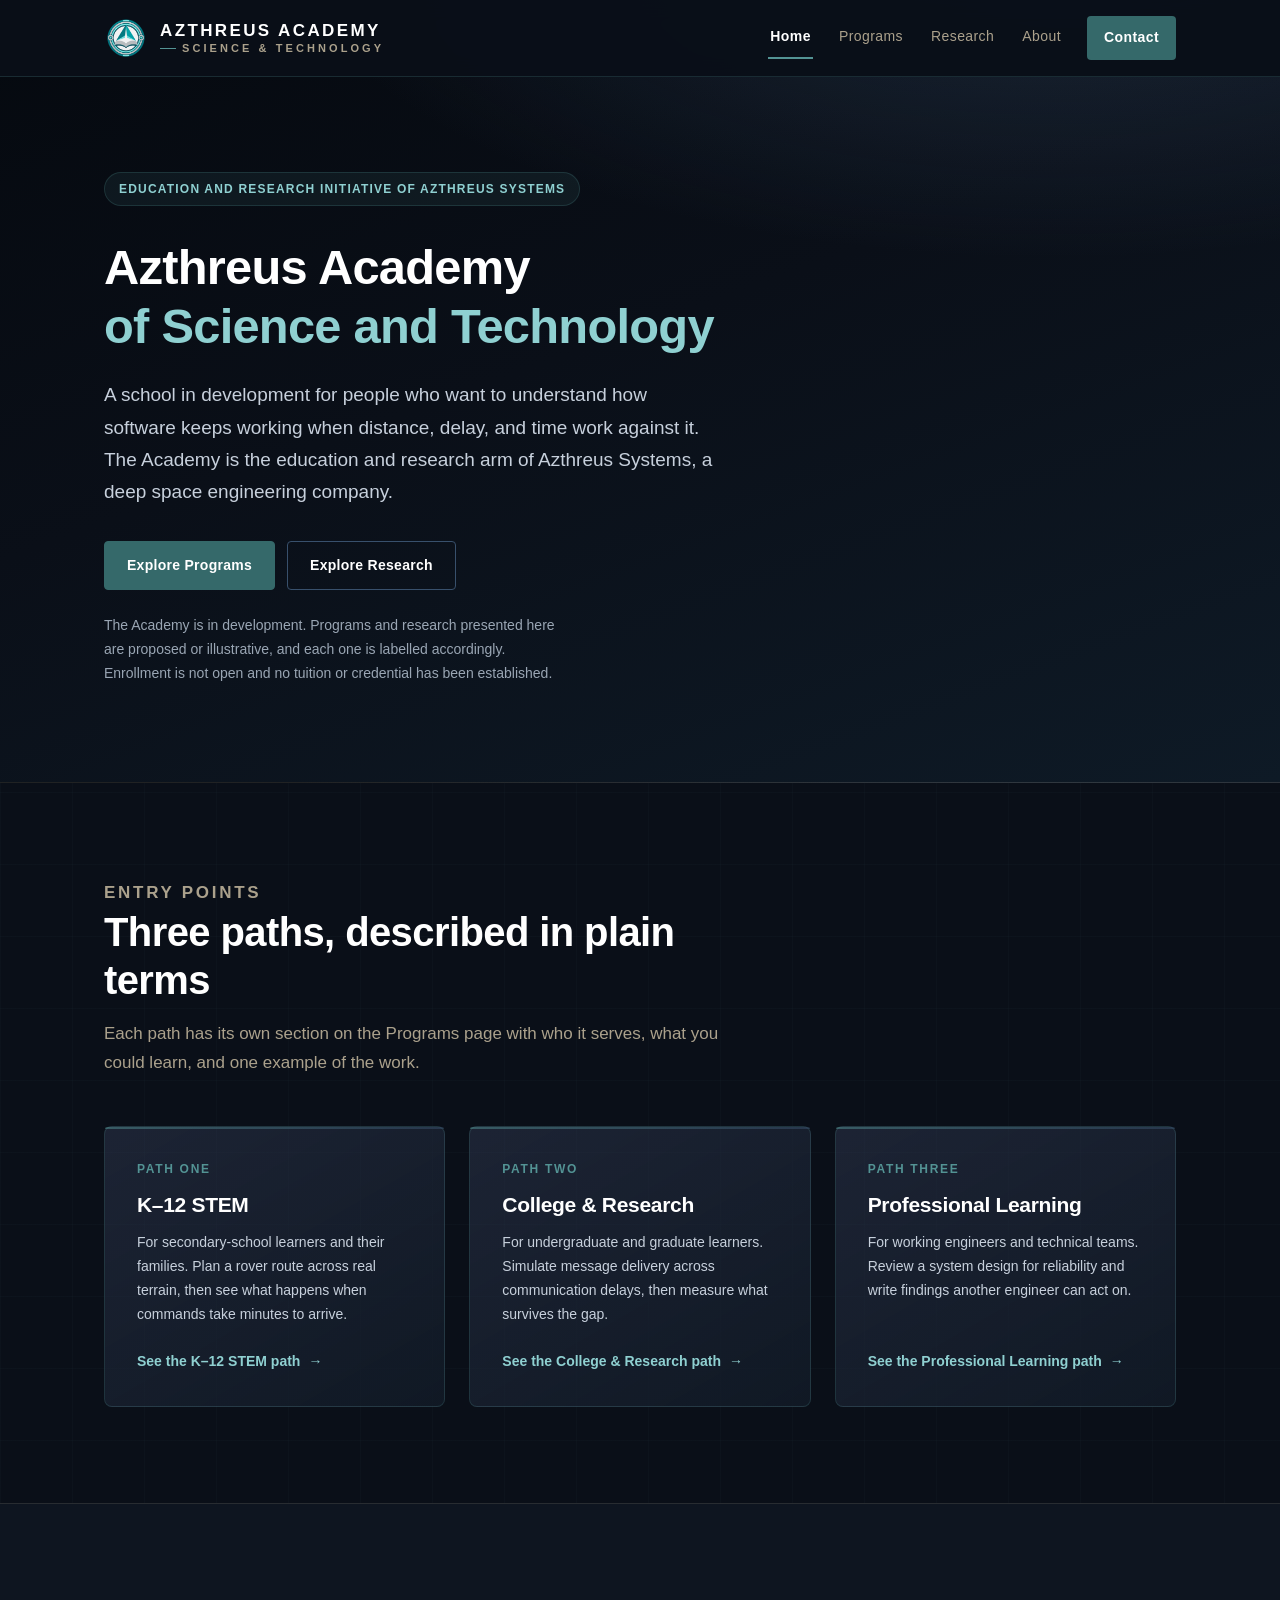
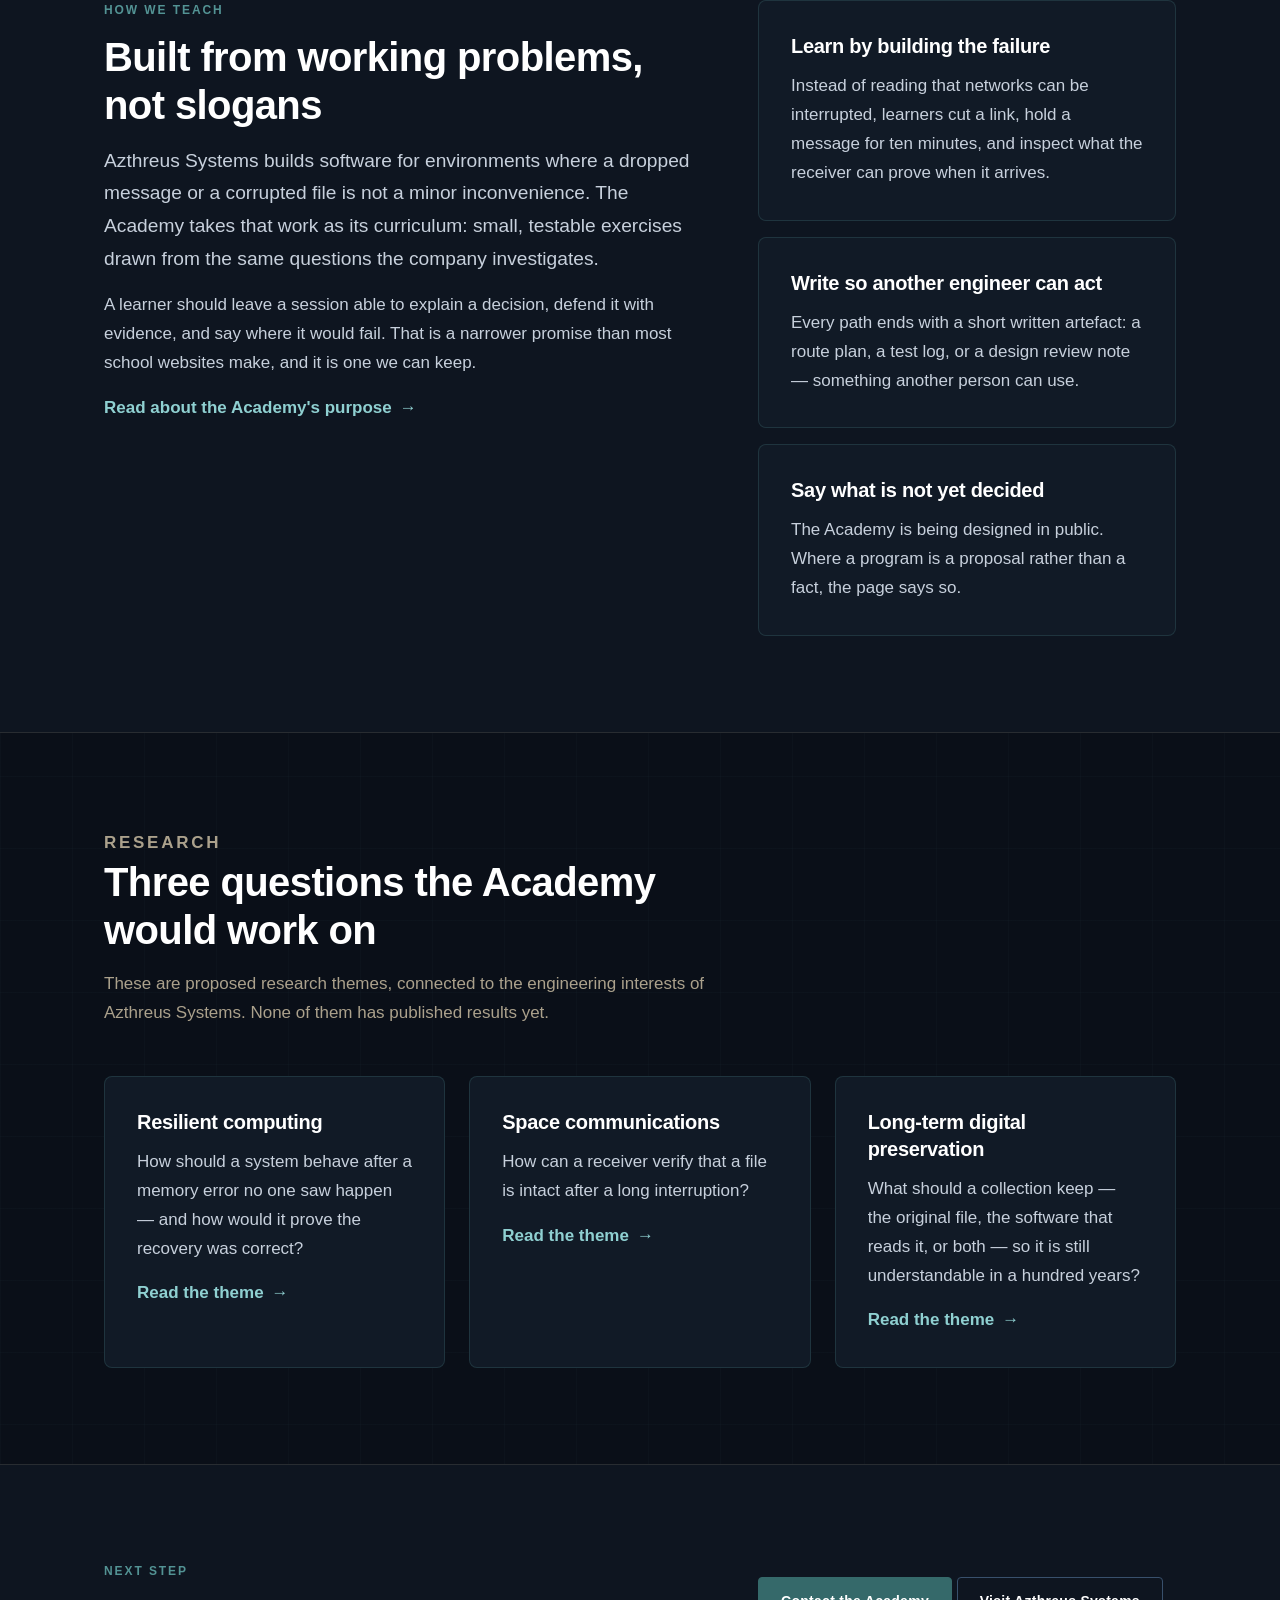
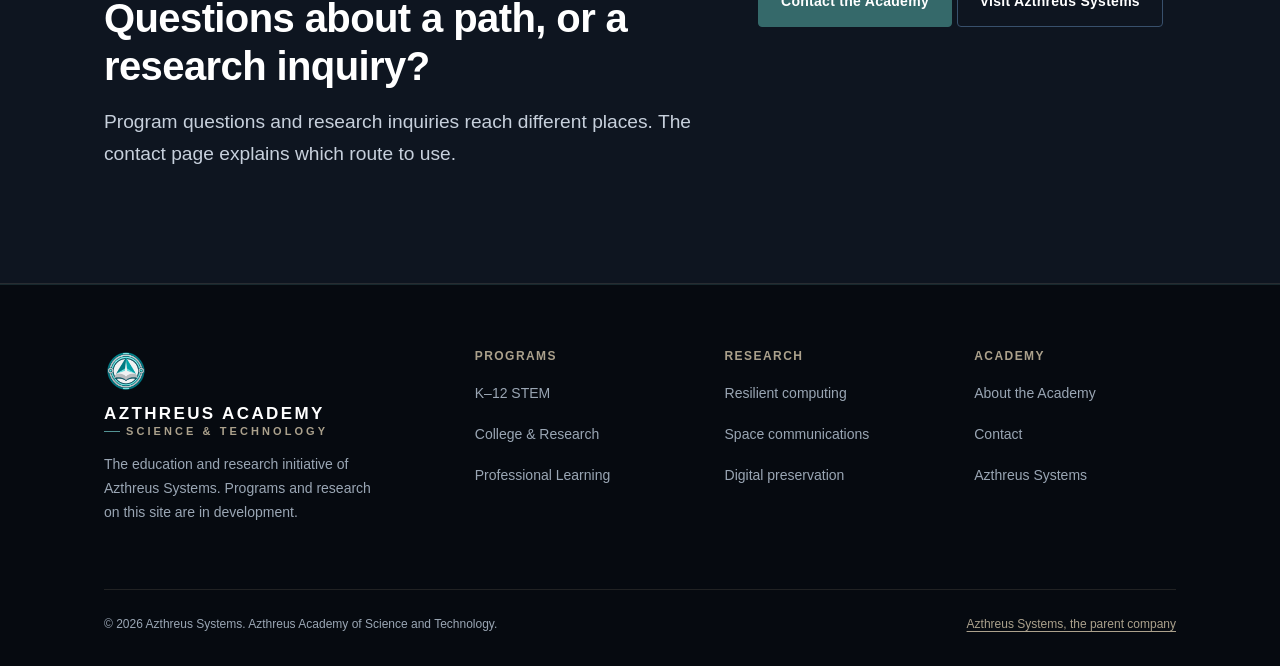
==== commit dcf140d1: "Add files via upload" ====
--- a/index.html
+++ b/index.html
@@ -6,7 +6,7 @@
   <title>Azthreus Academy of Science and Technology</title>
   <meta name="description" content="Azthreus Academy of Science and Technology is the education and research initiative of Azthreus Systems. Explore proposed programs for K–12 learners, college students, and working professionals.">
   <meta name="theme-color" content="#0a0f18">
-  <link rel="icon" href="assets/img/favicon.png" type="image/png">
+  <link rel="icon" href="assets/img/azthreus-academy-favicon.png" type="image/png">
   <link rel="stylesheet" href="assets/css/style.css">
   <script>document.documentElement.classList.remove('no-js');document.documentElement.classList.add('js');</script>
 </head>
@@ -17,7 +17,7 @@
   <header class="site-header">
     <div class="container header-inner">
       <a class="brand" href="index.html">
-        <img class="brand__mark" src="assets/img/azthreus-logo-160.png" alt="" width="44" height="44" decoding="async">
+        <img class="brand__mark" src="assets/img/azthreus-academy.png" alt="" width="44" height="44" decoding="async">
         <span class="wordmark">
           <span class="wordmark__name">Azthreus Academy</span>
           <span class="wordmark__sub">Science &amp; Technology</span>
@@ -221,7 +221,7 @@
     <div class="container">
       <div class="footer-grid">
         <div class="footer-brand">
-          <img class="footer-brand__mark" src="assets/img/azthreus-logo-160.png" alt="" width="44" height="44" loading="lazy" decoding="async">
+          <img class="footer-brand__mark" src="assets/img/azthreus-academy.png" alt="" width="44" height="44" loading="lazy" decoding="async">
           <span class="wordmark">
             <span class="wordmark__name">Azthreus Academy</span>
             <span class="wordmark__sub">Science &amp; Technology</span>
--- a/assets/css/style.css
+++ b/assets/css/style.css
@@ -301,7 +301,7 @@
   padding: var(--space-2) 0;
 }
 
-/* Parent company crest, used as the Academy's mark next to the text wordmark. */
+/* Academy emblem, used as the mark next to the text wordmark. */
 .brand__mark {
   flex: none;
   width: 44px;
